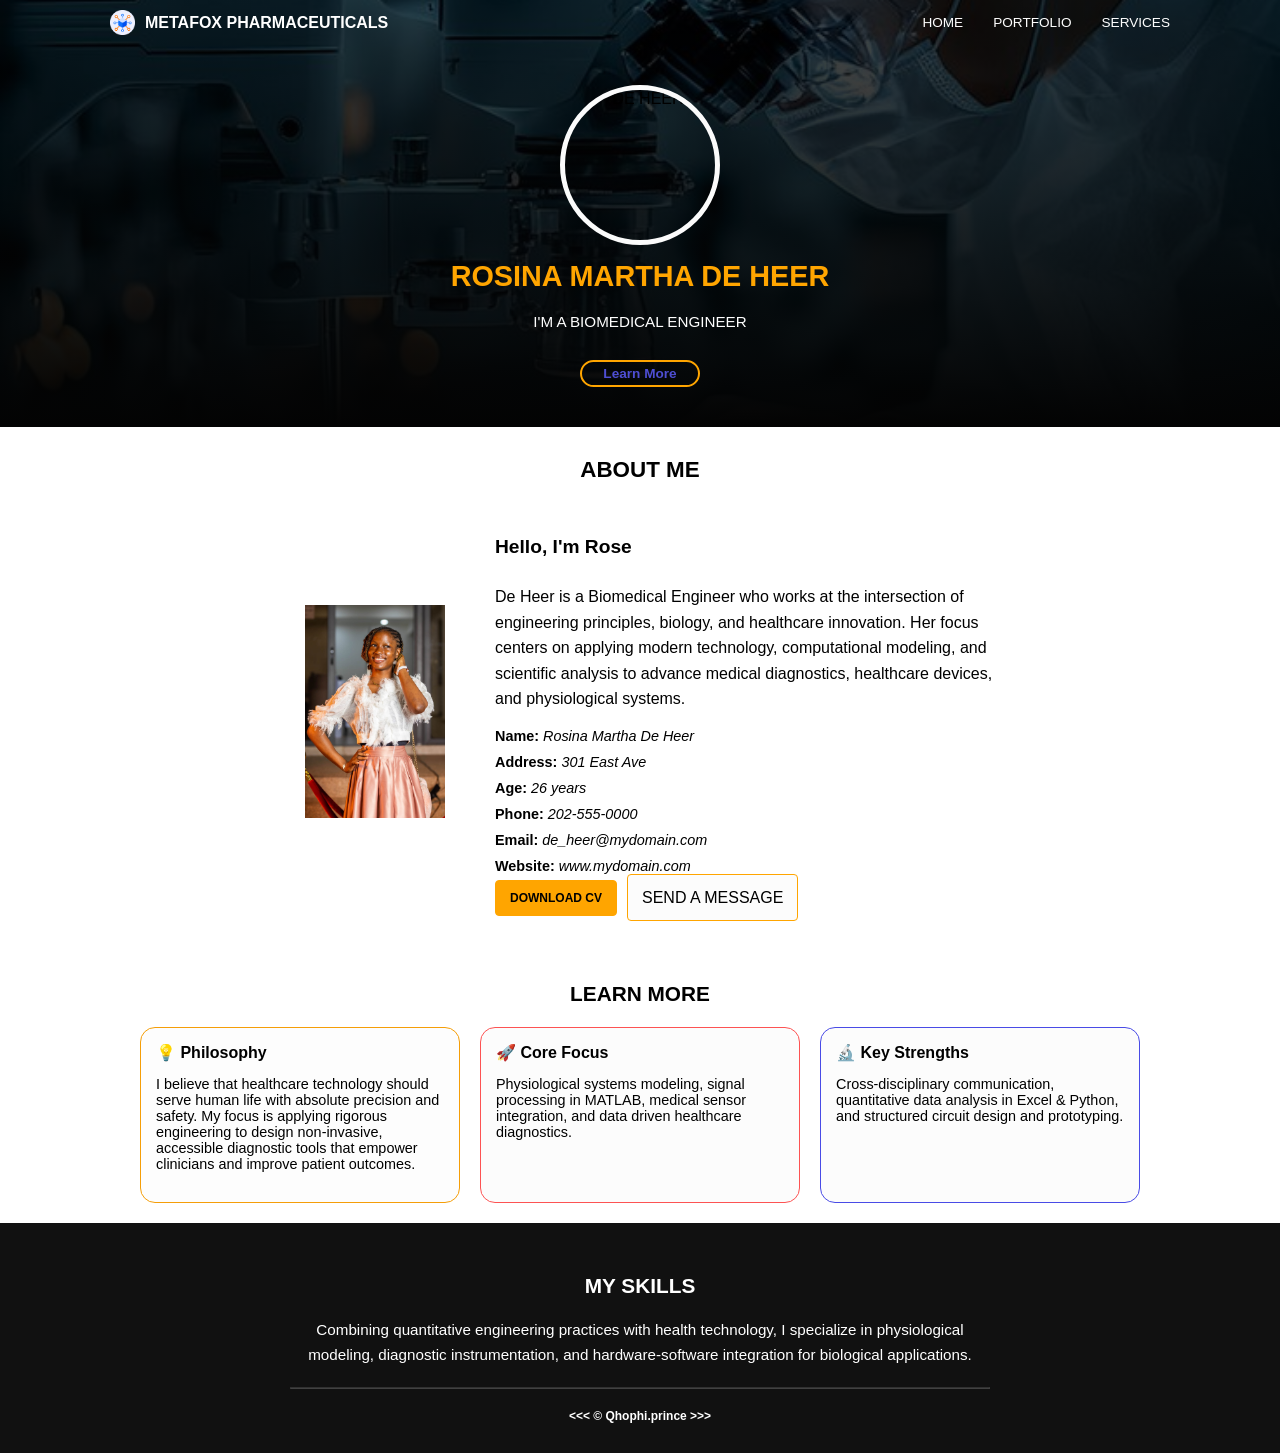
==== index.html @ e0881125 "Update HTML and CSS" ====
<!DOCTYPE html>
<html lang="en">
<head>
    <meta charset="UTF-8">
    <meta name="author" content="Rosina Martha De Heer">
    <meta name="viewport" content="width=device-width, initial-scale=1.0">
    <title>Dreamfye</title>
    <link rel="icon" type="image/x-icon" href="images/setting-icon.png">
    <link rel="stylesheet" href="style.css">
</head>
<body>
    <section class="background_wrapper">
        <header class="navbar">
            <div class="logo_and_company_name">
                <img src="images/connect icon.png" alt="Company" class="logo">
                <span class="brand_name">METAFOX PHARMACEUTICALS</span>
            </div>
            <div>
                <nav class="nav_links">
                    <a href="#home">HOME</a>
                    <a href="#about">PORTFOLIO</a>
                    <a href="#skills">SERVICES</a>
                </nav>
            </div>
        </header>
        <section id="home" class="profile_section">
            <img src="images/rosina-portrait.png" alt="DE HEER" class="profile">
            <h1 class="Her_name">ROSINA MARTHA DE HEER</h1>
            <p class="programme">I'M A BIOMEDICAL ENGINEER</p>
            <a href="Portfolio" class="learn_more_button">Learn More</a>
        </section>
    </section>
    <main>
        <h4 id="about" class="main_about_me">ABOUT ME</h4>
        <section class="second_section">
            <div class="second_profile">
                <img src="images/Rosina.jpg" alt="main_photo" class="second_photo">
            </div>

            <div>
                <h4>Hello, I'm Rose</h4>
                <p>
                    De Heer is a Biomedical Engineer who works at the intersection of engineering principles, biology, and healthcare innovation. Her focus centers on applying
                    modern technology, computational modeling, and scientific analysis to advance
                    medical diagnostics, healthcare devices, and physiological systems.
                </p>
                <ul class="personal_info">
                    <li><b>Name:</b> <em>Rosina Martha De Heer</em></li>
                    <li><b>Address:</b> <em>301 East Ave</em></li>
                    <li><b>Age:</b> <em>26 years</em></li>
                    <li><b>Phone:</b> <em>202-555-0000</em></li>
                    <li><b>Email:</b> <em>de_heer@mydomain.com</em></li>
                    <li><b>Website:</b> <em>www.mydomain.com</em></li>
                </ul>
                <div class="cv_and_send_message">
                    <a href="images/Rosina_Cv.pdf" download="Rosina_De_Heer_Cv.pdf" class="cv">DOWNLOAD CV</a>
                    <p class="message">SEND A MESSAGE</p>
                </div>
            </div>
        </section>
        <div class="learn_container">
            <h3>LEARN MORE</h3>
            <div class="individual-cards">
                <div class="card-info">
                    <div class="card-icon">💡 Philosophy</div>
                    <p>I believe that healthcare technology should serve human life with absolute precision and safety. My focus is applying rigorous engineering to design non-invasive, accessible diagnostic tools that empower clinicians and improve patient outcomes.</p>
                </div>
                <div class="card-info-2">
                    <div class="card-icon-2">🚀 Core Focus</div>
                    <p>Physiological systems modeling, signal processing in MATLAB, medical sensor integration, and data driven healthcare diagnostics.</p>
                </div>
                <div class="card-info-3">
                    <div class="card-icon-3">🔬 Key Strengths</div>
                    <p>Cross-disciplinary communication, quantitative data analysis in Excel & Python, and structured circuit design and prototyping.</p>
                </div>
            </div>
        </div>
    </main>
    <footer id="skills" class="skills_section">
        <div class="skills-bar">
            <div class="skill_intro">
                <h3>MY SKILLS</h3>
                <p class="skills-content">Combining quantitative engineering practices with health technology,
                    I specialize in physiological modeling, diagnostic instrumentation,
                    and hardware-software integration for biological applications.
                </p>
            </div>
            <hr>
            <b class="producer">&lt;&lt;&lt; &copy; Qhophi.prince &gt;&gt;&gt;</b>
        </div>
    </footer>
</body>
</html>
---- style.css ----
*, *::before, *::after {
    box-sizing: border-box;
}

html{
  scroll-behavior: smooth;
  font-size: 16px;
  width: 100%;
  max-width: 100vw;
  overflow-x: hidden;
}

body{
    margin: 0px;
    padding: 0px;
    font-family: Arial, sans-serif;
}

.navbar,
.second_section,
.learn_container,
.skills-bar{
    max-width: 1100px;
    margin-left: auto;
    margin-right: auto;
    width: 100%;
}

.logo {
    width: 25px;
    height: auto;
}

.navbar{
    display: flex;
    justify-content: space-between;
    align-items: center;
    padding: 10px 20px;
    flex-wrap: wrap;
}

.logo_and_company_name{
    display: flex;
    align-items: center;
    gap: 10px;
    font-weight: bold;
}

.brand_name{
    color: rgb(255, 255, 255);
    font-size: clamp(0.75rem, 1.5vw, 1rem);
}

.nav_links{
    display: flex;
    gap: 30px;
    font-size: clamp(0.7rem, 1.2vw, 0.85rem);
    flex-wrap: wrap;
}

.nav_links a{
    text-decoration: none;
    color: rgb(254, 254, 254);
}

.nav_links a:hover{
    color: orange;
}

.profile{
    display: block;
    border-radius: 50%;
    width: 160px;
    height: 160px;
    max-width: 40vw;
    max-height: 40vw;
    border: 5px solid rgb(251, 251, 251);
    object-fit: cover;
}

.profile_section{
    display: flex;
    flex-direction: column;
    align-items: center;
    gap: 0px;
    padding: 40px 20px;
    justify-content: center;
    text-align: center;
}

.Her_name{
    margin-bottom: 5px;
    margin-top: 15px;
    color: orange;
    font-size: clamp(1.1rem, 3vw, 1.8rem);
}

.programme{
    color: white;
    font-size: clamp(0.75rem, 1.5vw, 0.95rem);
}

.learn_more_button{
    text-decoration: none;
    font-weight: bold;
    border: 2px solid;
    width: 120px;
    padding: 4px;
    border-radius: 20px;
    border-color: orange;
    color: rgb(78, 78, 211);
    display: inline-block;
    margin-top: 15px;
    font-size: 0.85rem;
}

.learn_more_button:hover{
    color: rgb(255, 255, 255);
}

.background_wrapper{
    background-image: linear-gradient(rgba(0, 0, 0, 0.7), rgb(3, 3, 3)), url(images/Dentist.jpg);
    background-size: cover;
    background-position: center;
    background-repeat: no-repeat;
}

main{
    display: block;
    max-width: 1100px;
    margin: 0 auto;
    padding: 0 10px;
}

.main_about_me{
    text-align: center;
    margin-bottom: 3px;
    font-size: clamp(1rem, 2.5vw, 1.4rem);
}

.second_photo{
    width: 180px;
    max-width: 70vw;
    height: auto;
    padding: 20px;
    border-radius: 10px;
}

.second_section{
    display: flex;
    justify-content: center;
    align-items: center;
    gap: 30px;
    flex-wrap: wrap;
    padding: 20px;
}

.second_section > div:last-child{
    max-width: 500px;
}

.second_section p{
    font-size: clamp(0.85rem, 1.5vw, 1rem);
    line-height: 1.6;
}

h4{
    margin-top: 30px;
    font-size: clamp(1rem, 2vw, 1.2rem);
}

.personal_info{
    display: flex;
    flex-direction: column;
    row-gap: 10px;
    list-style: none;
    padding-left: 0;
    margin: 0;
    font-size: clamp(0.8rem, 1.3vw, 0.9rem);
    text-align: left;
}

.cv_and_send_message{
    display: flex;
    gap: 10px;
    flex-wrap: wrap;
    align-items: center;
}

.cv{
    border: 1px solid orange;
    display: inline-block;
    padding: 10px 14px;
    font-size: 0.75rem;
    background-color: orange;
    color: rgb(1, 1, 1);
    margin: 0;
    text-decoration: none;
    font-weight: bold;
    border-radius: 4px;
}

.cv:hover{
    transform: translateY(-1.5px);
}

.message{
    border: 1px solid;
    display: inline-block;
    padding: 10px 14px;
    border-color: orange;
    font-size: 0.75rem;
    background-color: rgb(252, 252, 252);
    color: rgb(0, 0, 0);
    margin: 0;
    cursor: pointer;
    border-radius: 4px;
}

.message:hover{
    transform: translateY(-1.5px);
}

.individual-cards{
    display: flex;
    gap: 20px;
    flex-wrap: wrap;
    justify-content: center;
}

.card-info,
.card-info-2,
.card-info-3{
    width: 100%;
    max-width: 320px;
    border-radius: 15px;
    padding: 15px;
    flex: 1 1 280px;
    font-size: clamp(0.8rem, 1.3vw, 0.9rem);
    text-align: left;
}

.card-icon,
.card-icon-2,
.card-icon-3{
    font-weight: bold;
    font-size: clamp(0.9rem, 1.5vw, 1rem);
    margin-bottom: 8px;
}

.card-info{
    border: 1px solid rgb(245, 158, 8);
    background-color: rgb(253, 253, 253);
    color: rgb(0, 0, 0);
}

.card-info:hover{
    transform: translateY(-5px);
    box-shadow: 0px 8px 20px rgb(176, 175, 173);
    background-color: rgb(255, 140, 0);
}

.card-info-2{
    border: 1px solid rgb(253, 83, 83);
    background-color: rgb(252, 252, 252);
}

.card-info-2:hover{
    transform: translateY(-5px);
    box-shadow: 0px 8px 20px rgb(176, 175, 173);
    background-color: #fa1616;
}

.card-info-3{
    border: 1px solid rgb(73, 75, 230);
    background-color: rgb(252, 252, 252);
}

.card-info-3:hover{
    transform: translateY(-5px);
    box-shadow: 0px 8px 20px rgb(176, 175, 173);
    background-color: rgb(127, 127, 247);
}

.learn_container{
    padding: 20px;
    text-align: center;
}

.learn_container h3{
    font-size: clamp(1rem, 2vw, 1.3rem);
}

.skills_section{
    background-color: #111;
    color: white;
    padding: 30px 20px;
}

.skills-bar{
    text-align: center;
}

.skill_intro h3{
    font-size: clamp(1rem, 2vw, 1.3rem);
}

.skills-content{
    font-size: clamp(0.8rem, 1.4vw, 0.95rem);
    line-height: 1.6;
    max-width: 700px;
    margin: 0 auto;
}

.skills-bar hr{
    border-color: rgba(255,255,255,0.2);
    margin: 20px auto;
    max-width: 700px;
}

.producer{
    font-size: 0.75rem;
    display: block;
    text-align: center;
    margin-top: 10px;
}

@media (max-width: 1024px) {
    .individual-cards{
        gap: 15px;
    }
}

@media (max-width: 600px) {
    .navbar{
        flex-direction: column;
        gap: 10px;
        text-align: center;
        padding: 15px;
    }

    .nav_links{
        gap: 15px;
        justify-content: center;
    }

    .profile_section{
        padding: 20px 15px;
    }

    .profile{
        width: 120px;
        height: 120px;
    }

    .second_section{
        flex-direction: column;
        text-align: center;
        padding: 15px;
    }

    .second_section > div:last-child{
        text-align: left;
    }

    .second_photo{
        width: 140px;
        padding: 10px;
    }

    .cv_and_send_message{
        justify-content: center;
    }

    .card-info,
    .card-info-2,
    .card-info-3{
        flex: 1 1 100%;
        max-width: 100%;
    }
}
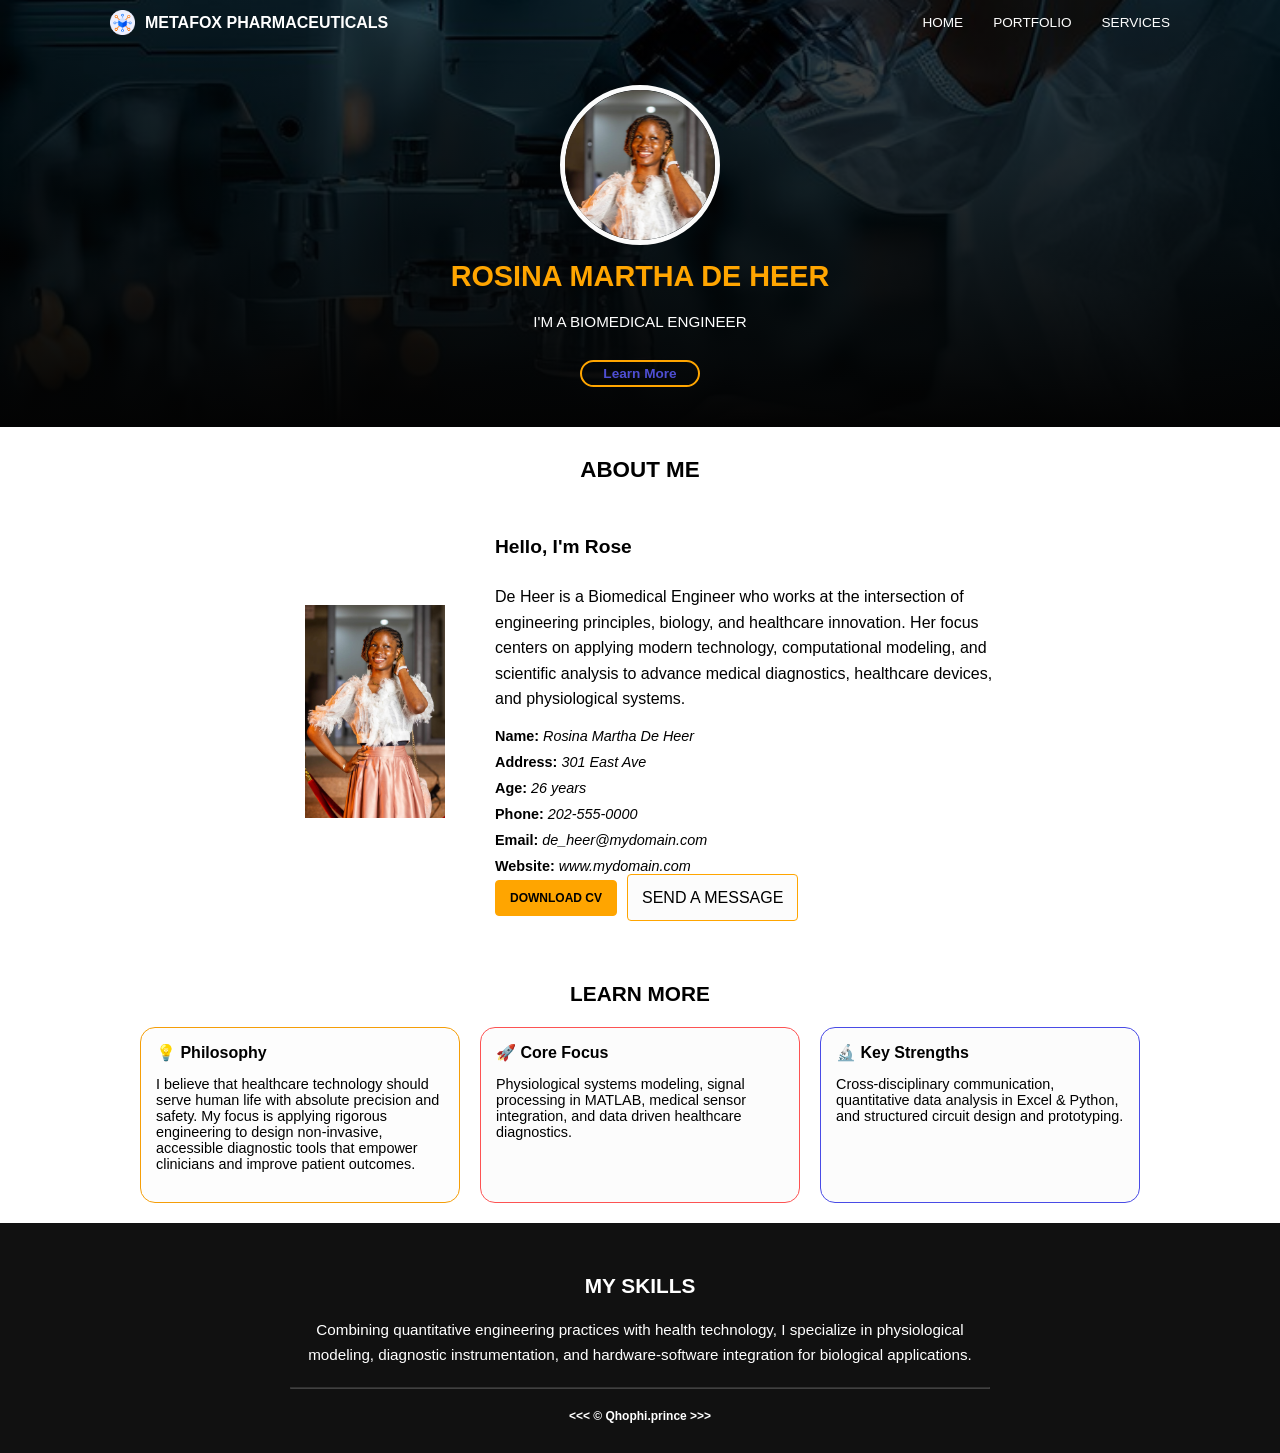
==== commit 24617ecb: "Update HTML and CSS" ====
--- a/index.html
+++ b/index.html
@@ -24,7 +24,7 @@
             </div>
         </header>
         <section id="home" class="profile_section">
-            <img src="images/rosina-portrait.png" alt="DE HEER" class="profile">
+            <img src="images/Rosina's portrait.png" alt="DE HEER" class="profile">
             <h1 class="Her_name">ROSINA MARTHA DE HEER</h1>
             <p class="programme">I'M A BIOMEDICAL ENGINEER</p>
             <a href="Portfolio" class="learn_more_button">Learn More</a>
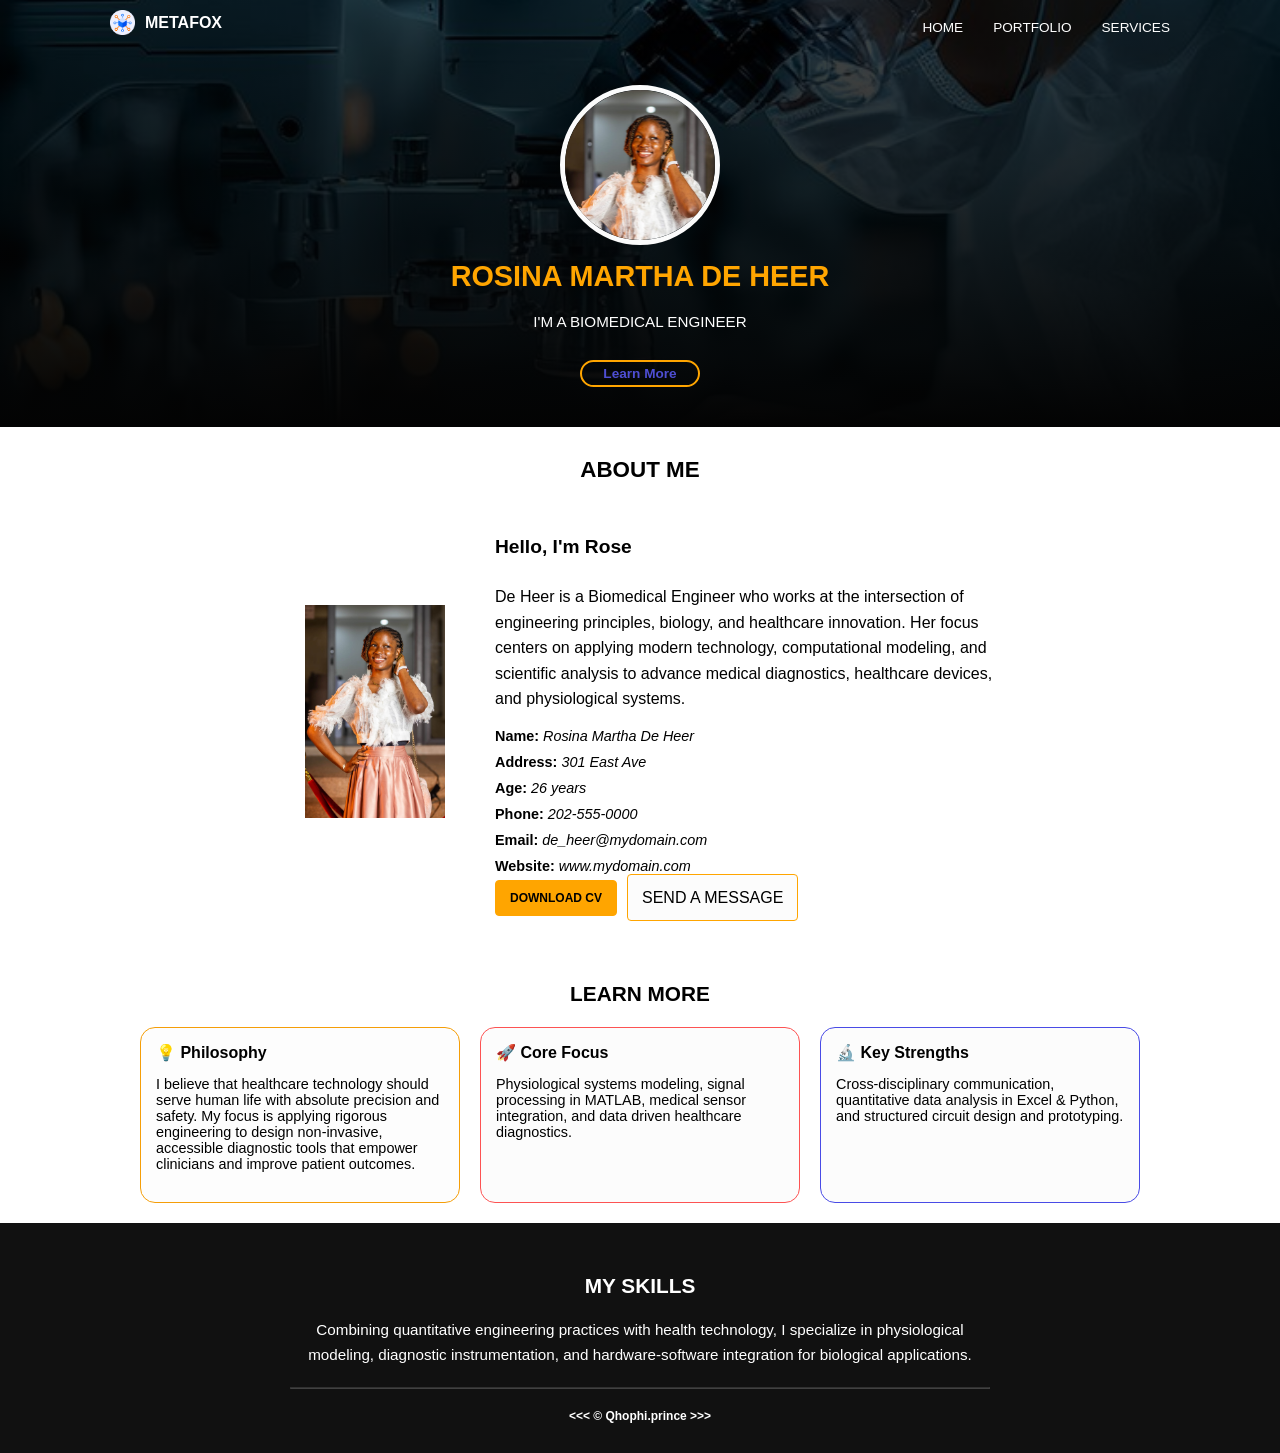
==== commit 993b32be: "Fixing the the nav bar" ====
--- a/index.html
+++ b/index.html
@@ -13,7 +13,7 @@
         <header class="navbar">
             <div class="logo_and_company_name">
                 <img src="images/connect icon.png" alt="Company" class="logo">
-                <span class="brand_name">METAFOX PHARMACEUTICALS</span>
+                <span class="brand_name">METAFOX</span>
             </div>
             <div>
                 <nav class="nav_links">
--- a/style.css
+++ b/style.css
@@ -34,9 +34,13 @@
 .navbar{
     display: flex;
     justify-content: space-between;
-    align-items: center;
+    align-items: right;
     padding: 10px 20px;
     flex-wrap: wrap;
+}
+
+.navbar > div:last-child{
+    align-self: flex-end;
 }
 
 .logo_and_company_name{
@@ -344,6 +348,10 @@
         justify-content: center;
     }
 
+    .navbar > div:last-child{
+    align-self: flex-end;
+    }
+
     .profile_section{
         padding: 20px 15px;
     }
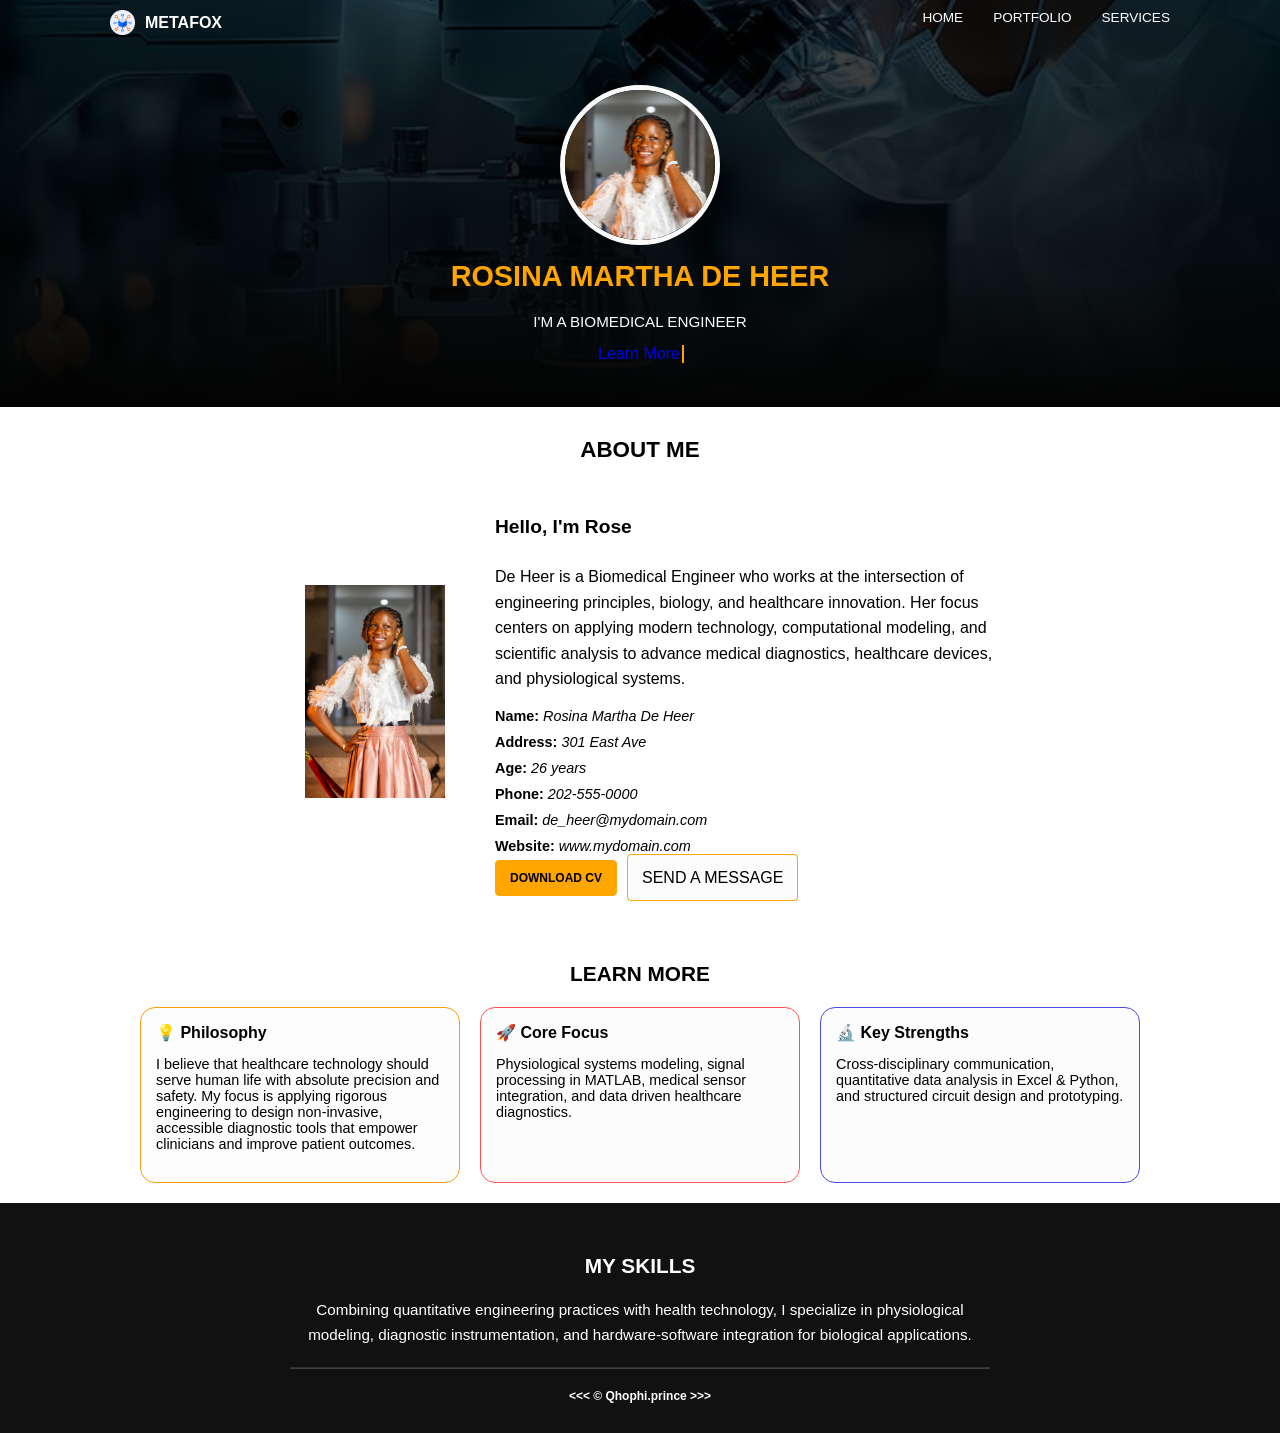
==== commit 81ab0146: "Add typewriter effect to Learn More button" ====
--- a/index.html
+++ b/index.html
@@ -27,7 +27,9 @@
             <img src="images/Rosina's portrait.png" alt="DE HEER" class="profile">
             <h1 class="Her_name">ROSINA MARTHA DE HEER</h1>
             <p class="programme">I'M A BIOMEDICAL ENGINEER</p>
-            <a href="Portfolio" class="learn_more_button">Learn More</a>
+            <a href="Portfolio" class="learn_more_button">
+                <span class="typewriter">Learn More</span>
+            </a>
         </section>
     </section>
     <main>
--- a/style.css
+++ b/style.css
@@ -34,14 +34,11 @@
 .navbar{
     display: flex;
     justify-content: space-between;
-    align-items: right;
+    
     padding: 10px 20px;
-    flex-wrap: wrap;
-}
-
-.navbar > div:last-child{
-    align-self: flex-end;
-}
+}
+
+
 
 .logo_and_company_name{
     display: flex;
@@ -104,18 +101,24 @@
     font-size: clamp(0.75rem, 1.5vw, 0.95rem);
 }
 
-.learn_more_button{
-    text-decoration: none;
-    font-weight: bold;
-    border: 2px solid;
-    width: 120px;
-    padding: 4px;
-    border-radius: 20px;
-    border-color: orange;
-    color: rgb(78, 78, 211);
+.learn_more_button .typewriter{
     display: inline-block;
-    margin-top: 15px;
-    font-size: 0.85rem;
+    overflow: hidden;
+    white-space: nowrap;
+    border-right: 2px solid orange;
+    width: 0;
+    animation:
+        typing 1.5s steps(10, end) forwards,
+        blink-caret 0.75s step-end infinite;
+}
+
+@keyframes typing{
+    from{ width: 0; }
+    to{ width: 10ch; }
+}
+
+@keyframes blink-caret{
+    50%{ border-color: transparent; }
 }
 
 .learn_more_button:hover{
@@ -337,20 +340,24 @@
 
 @media (max-width: 600px) {
     .navbar{
-        flex-direction: column;
+        flex-direction: row;
+        justify-content: space-between;
+        align-items: center;
+        padding: 10px 15px;
+        text-align: left;
+    }
+
+    .brand_name{
+        font-size: 0.7rem;
+    }
+
+    .nav_links{
         gap: 10px;
-        text-align: center;
-        padding: 15px;
-    }
-
-    .nav_links{
-        gap: 15px;
-        justify-content: center;
-    }
-
-    .navbar > div:last-child{
-    align-self: flex-end;
-    }
+        font-size: 0.65rem;
+        justify-content: flex-end;
+    }
+
+    /* ...rest of your existing mobile rules (.profile_section, .profile, .second_section, etc.) stay unchanged below this... */
 
     .profile_section{
         padding: 20px 15px;
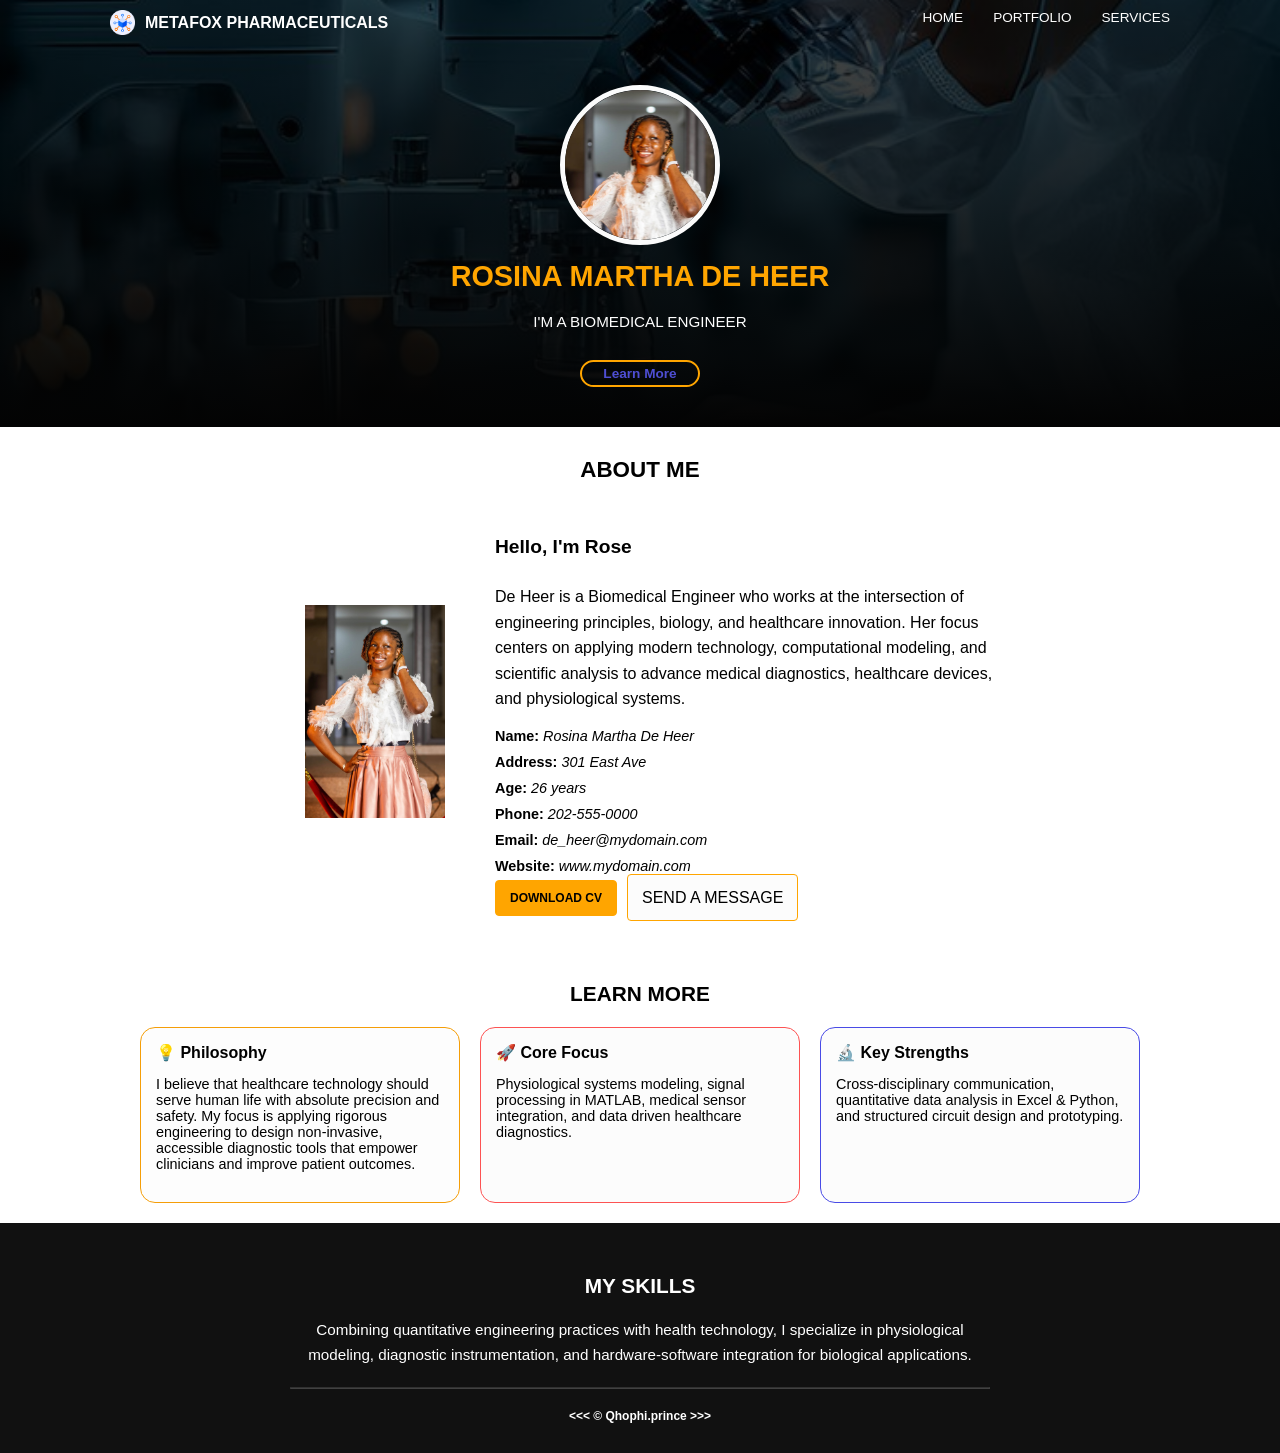
==== commit 813f5ab3: "Add typewriter effect to Learn More button" ====
--- a/index.html
+++ b/index.html
@@ -13,7 +13,7 @@
         <header class="navbar">
             <div class="logo_and_company_name">
                 <img src="images/connect icon.png" alt="Company" class="logo">
-                <span class="brand_name">METAFOX</span>
+                <span class="brand_name">METAFOX PHARMACEUTICALS</span>
             </div>
             <div>
                 <nav class="nav_links">
@@ -27,9 +27,7 @@
             <img src="images/Rosina's portrait.png" alt="DE HEER" class="profile">
             <h1 class="Her_name">ROSINA MARTHA DE HEER</h1>
             <p class="programme">I'M A BIOMEDICAL ENGINEER</p>
-            <a href="Portfolio" class="learn_more_button">
-                <span class="typewriter">Learn More</span>
-            </a>
+            <a href="Portfolio" class="learn_more_button">Learn More</a>
         </section>
     </section>
     <main>
--- a/style.css
+++ b/style.css
@@ -101,24 +101,18 @@
     font-size: clamp(0.75rem, 1.5vw, 0.95rem);
 }
 
-.learn_more_button .typewriter{
+.learn_more_button{
+    text-decoration: none;
+    font-weight: bold;
+    border: 2px solid;
+    width: 120px;
+    padding: 4px;
+    border-radius: 20px;
+    border-color: orange;
+    color: rgb(78, 78, 211);
     display: inline-block;
-    overflow: hidden;
-    white-space: nowrap;
-    border-right: 2px solid orange;
-    width: 0;
-    animation:
-        typing 1.5s steps(10, end) forwards,
-        blink-caret 0.75s step-end infinite;
-}
-
-@keyframes typing{
-    from{ width: 0; }
-    to{ width: 10ch; }
-}
-
-@keyframes blink-caret{
-    50%{ border-color: transparent; }
+    margin-top: 15px;
+    font-size: 0.85rem;
 }
 
 .learn_more_button:hover{
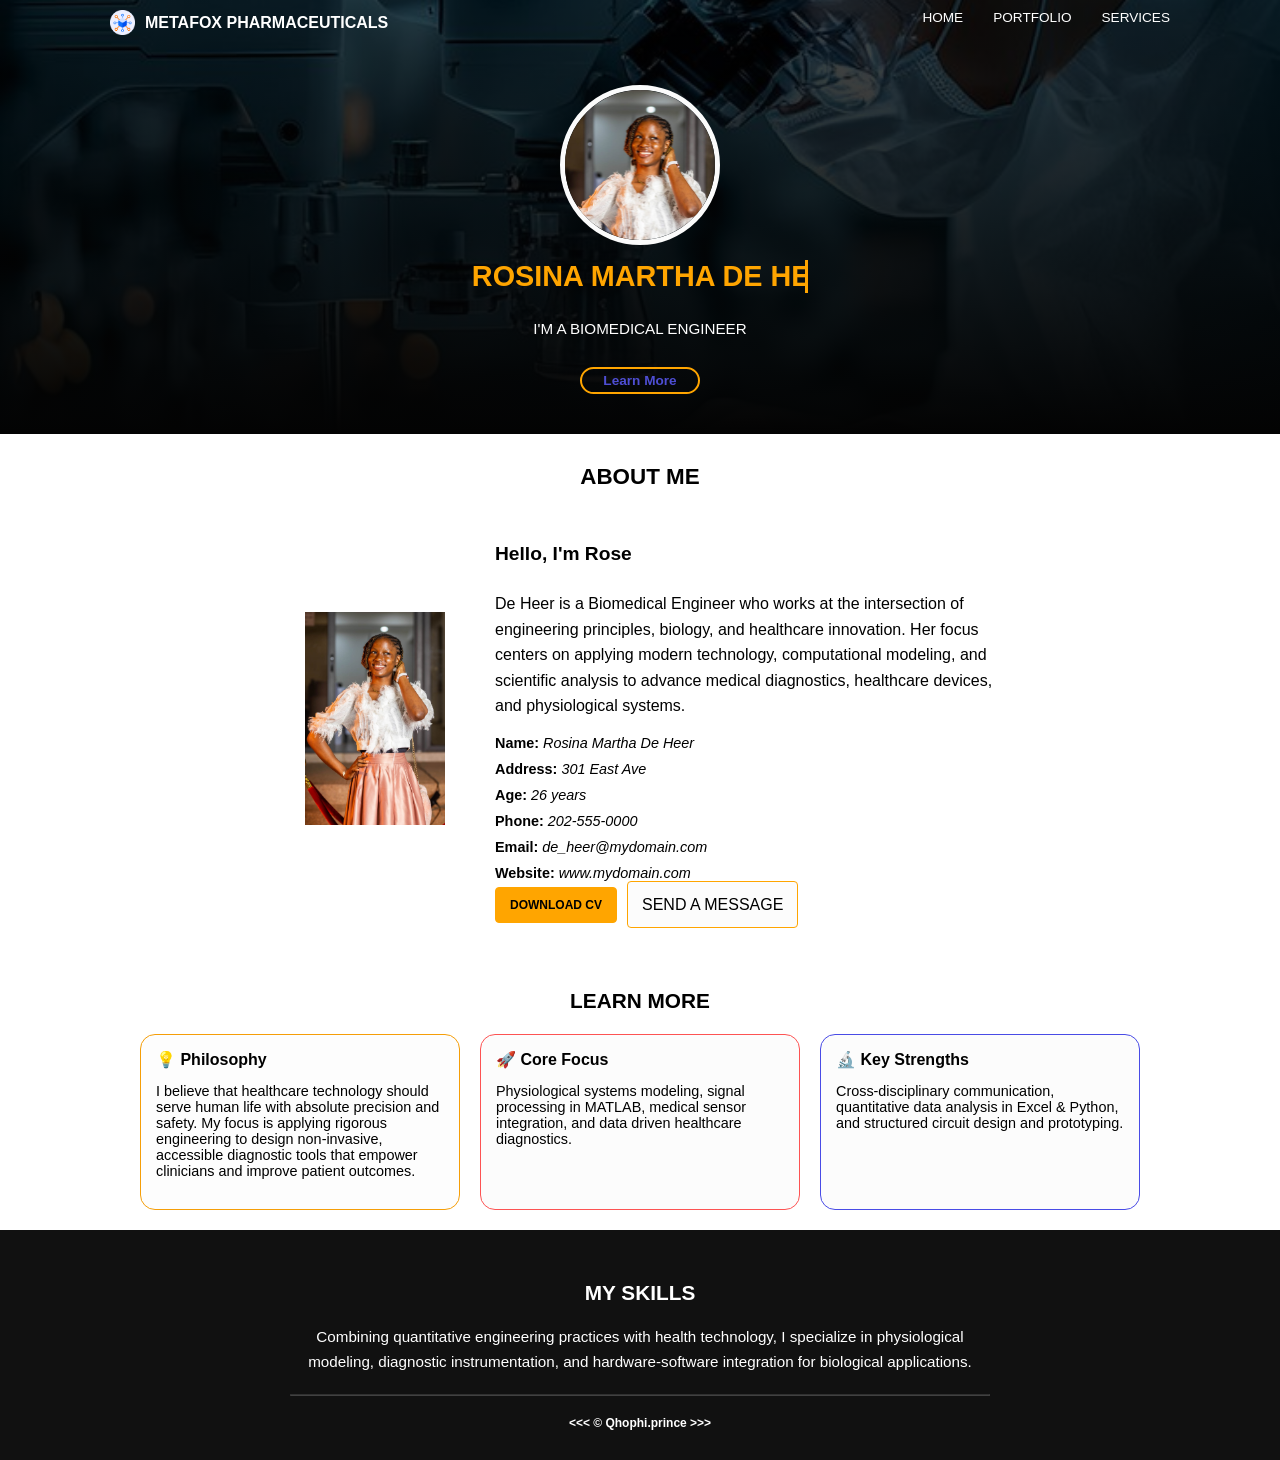
==== commit abcd34b1: "Add typewriter effect to name" ====
--- a/index.html
+++ b/index.html
@@ -25,7 +25,7 @@
         </header>
         <section id="home" class="profile_section">
             <img src="images/Rosina's portrait.png" alt="DE HEER" class="profile">
-            <h1 class="Her_name">ROSINA MARTHA DE HEER</h1>
+            <h1 class="Her_name"><span class="typewriter-name">ROSINA MARTHA DE HEER</span></h1>
             <p class="programme">I'M A BIOMEDICAL ENGINEER</p>
             <a href="Portfolio" class="learn_more_button">Learn More</a>
         </section>
--- a/style.css
+++ b/style.css
@@ -94,6 +94,26 @@
     margin-top: 15px;
     color: orange;
     font-size: clamp(1.1rem, 3vw, 1.8rem);
+}
+
+.typewriter-name{
+    display: inline-block;
+    overflow: hidden;
+    white-space: nowrap;
+    border-right: 3px solid orange;
+    width: 0;
+    animation:
+        typing-name 3s steps(21, end) forwards,
+        blink-caret 0.75s step-end infinite;
+}
+
+@keyframes typing-name{
+    from{ width: 0; }
+    to{ width: 21ch; }
+}
+
+@keyframes blink-caret{
+    50%{ border-color: transparent; }
 }
 
 .programme{
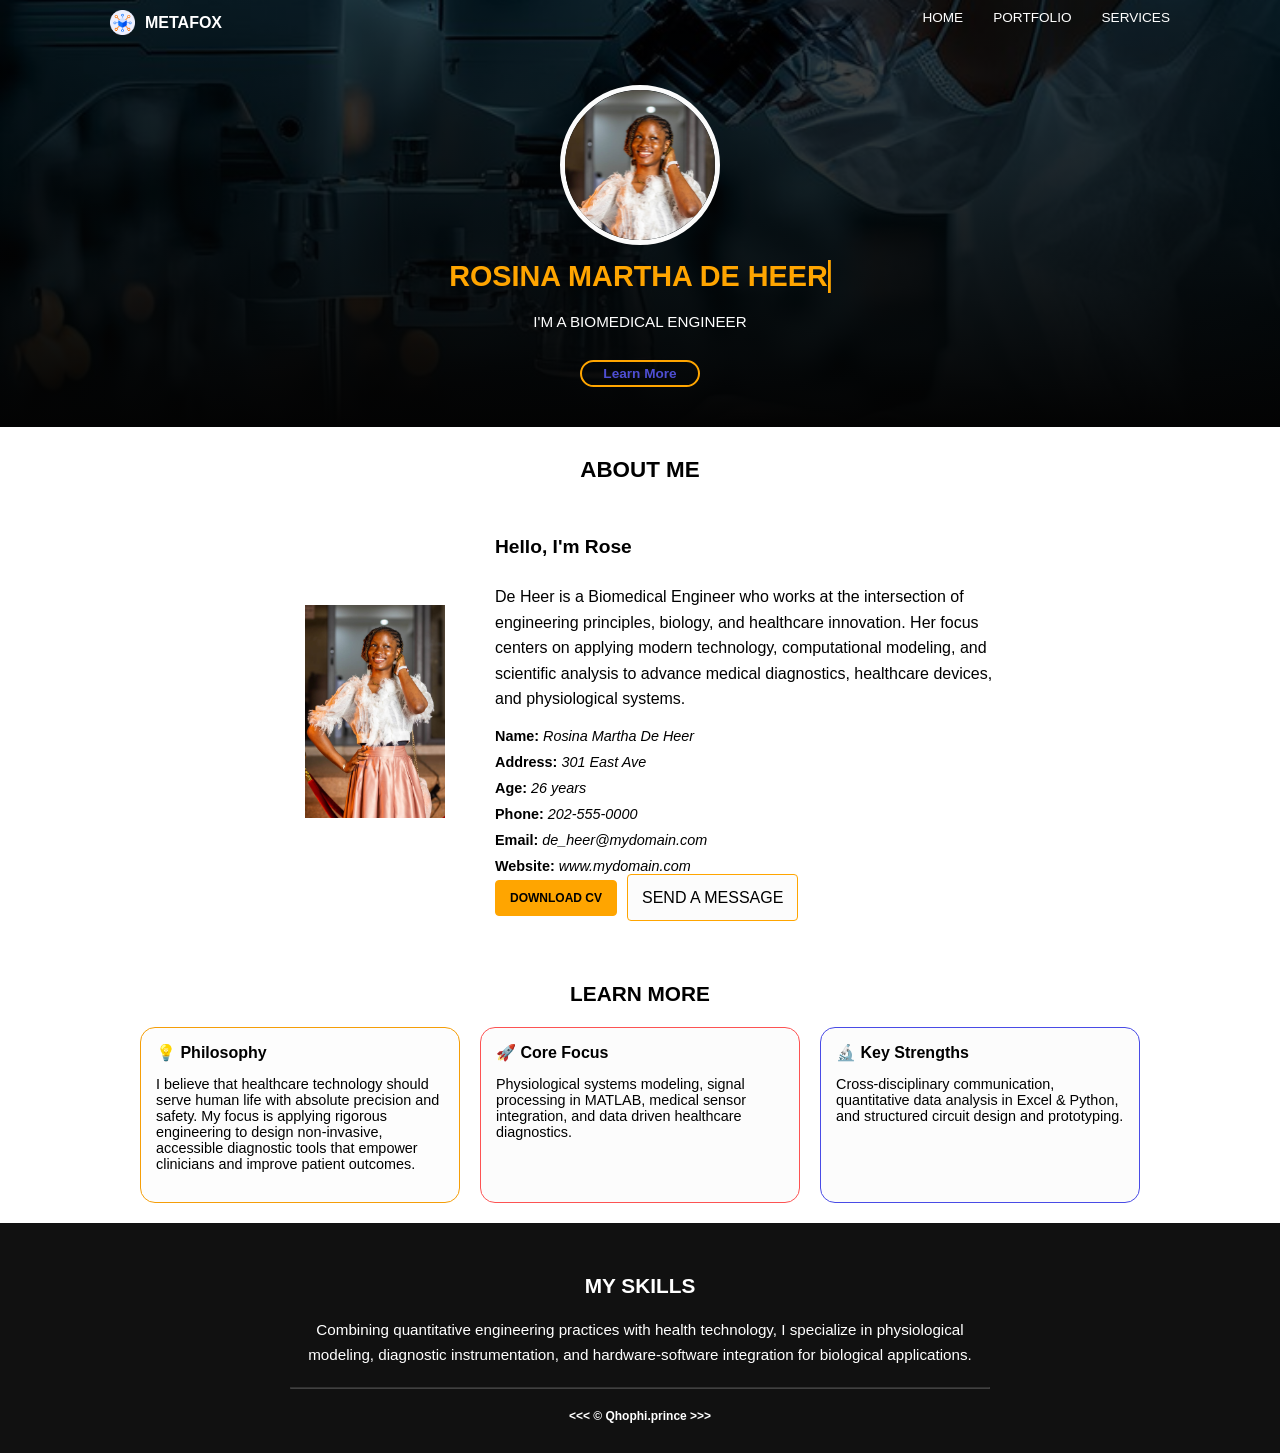
==== commit 303f30b9: "Fix typewriter cutoff using clip-path instead of ch units" ====
--- a/index.html
+++ b/index.html
@@ -13,7 +13,7 @@
         <header class="navbar">
             <div class="logo_and_company_name">
                 <img src="images/connect icon.png" alt="Company" class="logo">
-                <span class="brand_name">METAFOX PHARMACEUTICALS</span>
+                <span class="brand_name">METAFOX</span>
             </div>
             <div>
                 <nav class="nav_links">
--- a/style.css
+++ b/style.css
@@ -98,18 +98,16 @@
 
 .typewriter-name{
     display: inline-block;
-    overflow: hidden;
-    white-space: nowrap;
+    clip-path: inset(0 100% 0 0);
     border-right: 3px solid orange;
-    width: 0;
     animation:
-        typing-name 3s steps(21, end) forwards,
-        blink-caret 0.75s step-end infinite;
-}
-
-@keyframes typing-name{
-    from{ width: 0; }
-    to{ width: 21ch; }
+        reveal-name 3s steps(21, end) forwards,
+        blink-caret 0.75s step-end infinite 3s;
+}
+
+@keyframes reveal-name{
+    from{ clip-path: inset(0 100% 0 0); }
+    to{ clip-path: inset(0 0 0 0); }
 }
 
 @keyframes blink-caret{
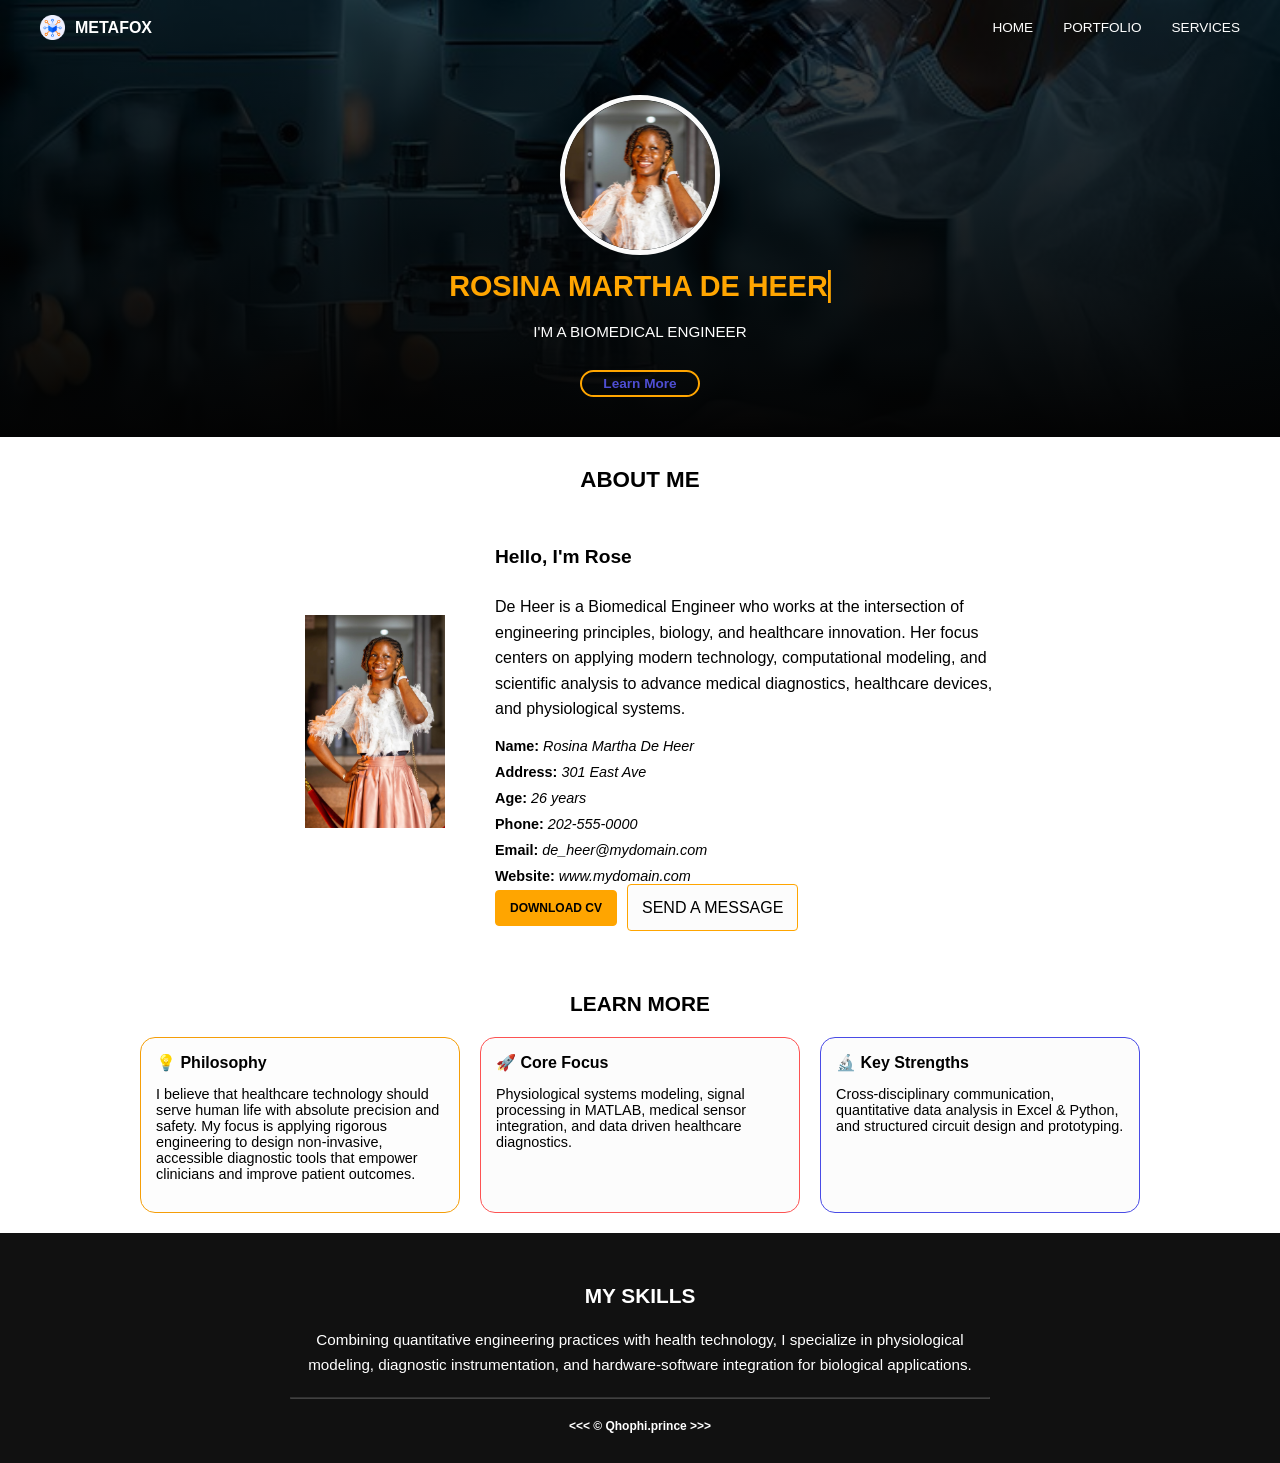
==== commit 5b04bc0e: "Fix navbar full-width spacing on desktop" ====
--- a/index.html
+++ b/index.html
@@ -81,8 +81,7 @@
             <div class="skill_intro">
                 <h3>MY SKILLS</h3>
                 <p class="skills-content">Combining quantitative engineering practices with health technology,
-                    I specialize in physiological modeling, diagnostic instrumentation,
-                    and hardware-software integration for biological applications.
+                    I specialize in physiological modeling, diagnostic instrumentation, and hardware-software integration for biological applications.
                 </p>
             </div>
             <hr>
--- a/style.css
+++ b/style.css
@@ -16,7 +16,6 @@
     font-family: Arial, sans-serif;
 }
 
-.navbar,
 .second_section,
 .learn_container,
 .skills-bar{
@@ -34,8 +33,9 @@
 .navbar{
     display: flex;
     justify-content: space-between;
-    
-    padding: 10px 20px;
+    align-items: center;
+    padding: 15px 40px;
+    width: 100%;
 }
 
 
